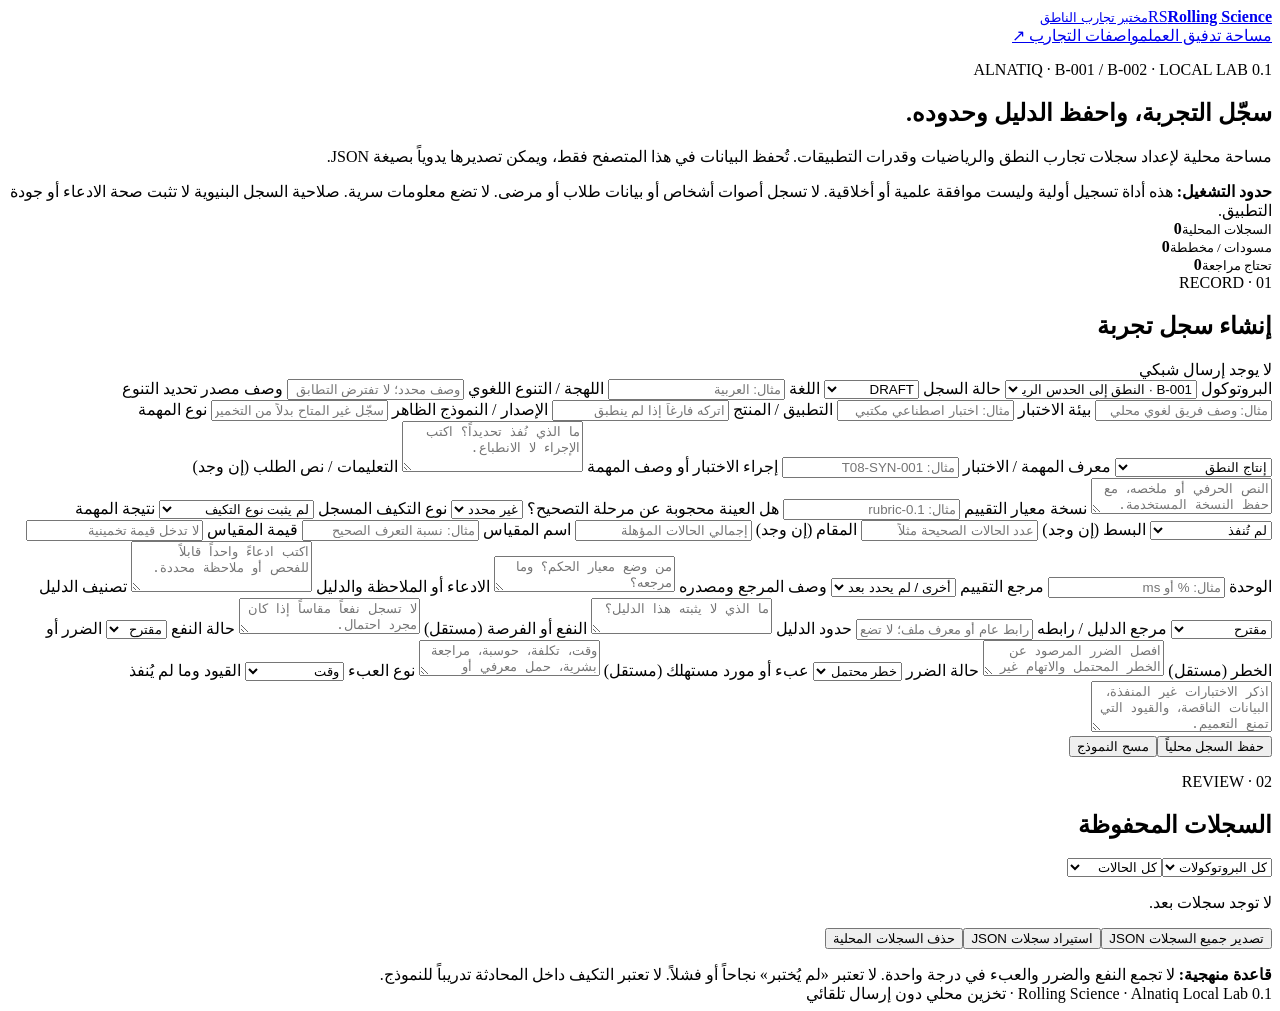
==== portal/alnatiq-lab.html @ 974754c6 "Add local Alnatiq experiment lab prototype" ====
<!doctype html>
<html lang="ar" dir="rtl">
<head>
<meta charset="utf-8">
<meta name="viewport" content="width=device-width,initial-scale=1">
<meta name="theme-color" content="#102b3a">
<meta name="description" content="مختبر محلي لتسجيل تجارب الناطق B-001 وB-002 وتصدير سجلاتها.">
<title>مختبر تجارب الناطق | Rolling Science</title>
<link rel="stylesheet" href="./alnatiq-lab.css">
<script defer src="./alnatiq-lab.js"></script>
</head>
<body>
<header class="topbar">
  <a class="brand" href="./index.html"><span class="mark">RS</span><span><b>Rolling Science</b><small>مختبر تجارب الناطق</small></span></a>
  <nav><a href="./flow.html">مساحة تدفيق العمل</a><a href="https://github.com/kelmajri-glitch/rolling-science/tree/main/docs/projects/alnatiq/experiments" target="_blank" rel="noopener">مواصفات التجارب ↗</a></nav>
</header>
<main>
<section class="hero">
  <p class="eyebrow">ALNATIQ · B-001 / B-002 · LOCAL LAB 0.1</p>
  <h1>سجّل التجربة، واحفظ الدليل وحدوده.</h1>
  <p class="lead">مساحة محلية لإعداد سجلات تجارب النطق والرياضيات وقدرات التطبيقات. تُحفظ البيانات في هذا المتصفح فقط، ويمكن تصديرها يدوياً بصيغة JSON.</p>
  <div class="notice"><b>حدود التشغيل:</b> هذه أداة تسجيل أولية وليست موافقة علمية أو أخلاقية. لا تسجل أصوات أشخاص أو بيانات طلاب أو مرضى. لا تضع معلومات سرية. صلاحية السجل البنيوية لا تثبت صحة الادعاء أو جودة التطبيق.</div>
  <div class="stats" aria-live="polite">
    <div><small>السجلات المحلية</small><strong id="count-all">0</strong></div>
    <div><small>مسودات / مخططة</small><strong id="count-draft">0</strong></div>
    <div><small>تحتاج مراجعة</small><strong id="count-review">0</strong></div>
  </div>
</section>

<section class="panel" id="new-record">
  <div class="section-head"><div><span class="eyebrow">01 · RECORD</span><h2>إنشاء سجل تجربة</h2></div><span class="pill">لا يوجد إرسال شبكي</span></div>
  <form id="record-form">
    <div class="grid">
      <label>البروتوكول
        <select id="protocol" required><option value="RS-ALNATIQ-B001">B-001 · النطق إلى الحدس الرياضي</option><option value="RS-ALNATIQ-B002">B-002 · مختبر قدرات التطبيقات</option></select>
      </label>
      <label>حالة السجل
        <select id="record-status"><option>DRAFT</option><option>PLANNED</option><option>RUN</option><option>REVIEWED</option><option>ACCEPTED</option><option>REJECTED</option></select>
      </label>
      <label>اللغة
        <input id="language" maxlength="100" placeholder="مثال: العربية">
      </label>
      <label>اللهجة / التنوع اللغوي
        <input id="variety" maxlength="140" placeholder="وصف محدد؛ لا تفترض التطابق">
      </label>
      <label>وصف مصدر تحديد التنوع
        <input id="variety-source" maxlength="240" placeholder="مثال: وصف فريق لغوي محلي">
      </label>
      <label>بيئة الاختبار
        <input id="setting" maxlength="160" placeholder="مثال: اختبار اصطناعي مكتبي">
      </label>
      <label>التطبيق / المنتج
        <input id="application" maxlength="140" placeholder="اتركه فارغاً إذا لم ينطبق">
      </label>
      <label>الإصدار / النموذج الظاهر
        <input id="version" maxlength="140" placeholder="سجّل غير المتاح بدلاً من التخمين">
      </label>
      <label>نوع المهمة
        <select id="task-type">
          <option value="SPEECH_GENERATION">إنتاج النطق</option><option value="SPEECH_RECOGNITION">التعرف على النطق</option><option value="CONTRASTIVE_DISCRIMINATION">التمييز بين الأصوات</option><option value="LOCAL_VARIETY_HANDLING">التعامل مع التنوع المحلي</option><option value="CORRECTION_RESPONSE">الاستجابة للتصحيح</option><option value="GENERALIZATION">التعميم</option><option value="UNCERTAINTY_REPORTING">إعلان عدم اليقين</option><option value="RECIPROCITY_COMPARISON">مقارنة أنماط التعاون</option><option value="ANATOMY_REVIEW">مراجعة تشريحية</option><option value="ARTICULATION_REPRESENTATION">تمثيل حركة النطق</option><option value="ACOUSTIC_ANALYSIS">تحليل صوتي</option><option value="LEARNING_TASK">مهمة تعلم</option><option value="OTHER">أخرى</option>
        </select>
      </label>
      <label>معرف المهمة / الاختبار
        <input id="task-id" maxlength="100" required placeholder="مثال: T08-SYN-001">
      </label>
      <label class="wide">إجراء الاختبار أو وصف المهمة
        <textarea id="procedure" required maxlength="3000" rows="3" placeholder="ما الذي نُفذ تحديداً؟ اكتب الإجراء لا الانطباع."></textarea>
      </label>
      <label class="wide">التعليمات / نص الطلب (إن وجد)
        <textarea id="prompt" maxlength="3000" rows="2" placeholder="النص الحرفي أو ملخصه، مع حفظ النسخة المستخدمة."></textarea>
      </label>
      <label>نسخة معيار التقييم
        <input id="rubric" maxlength="80" placeholder="مثال: rubric-0.1">
      </label>
      <label>هل العينة محجوبة عن مرحلة التصحيح؟
        <select id="held-out"><option value="">غير محدد</option><option value="true">نعم</option><option value="false">لا</option></select>
      </label>
      <label>نوع التكيف المسجل
        <select id="adaptation"><option value="NOT_ESTABLISHED">لم يثبت نوع التكيف</option><option value="CONTEXTUAL_ADAPTATION">تكيف سياقي</option><option value="CROSS_SESSION_BEHAVIOUR_CHANGE">تغير سلوك عبر الجلسات</option><option value="MODEL_UPDATE_CONFIRMED">تحديث نموذج مؤكد</option><option value="FINE_TUNING_CONFIRMED">ضبط دقيق مؤكد</option><option value="NOT_APPLICABLE">لا ينطبق</option></select>
      </label>
      <label>نتيجة المهمة
        <select id="outcome"><option value="NOT_RUN">لم تُنفذ</option><option value="NOT_ASSESSABLE">غير قابلة للتقييم</option><option value="PASS">اجتياز وفق المعيار</option><option value="PARTIAL">جزئي</option><option value="FAIL">إخفاق وفق المعيار</option><option value="INCONCLUSIVE">غير حاسمة</option></select>
      </label>
      <label>البسط (إن وجد)
        <input id="numerator" type="number" min="0" step="any" placeholder="عدد الحالات الصحيحة مثلاً">
      </label>
      <label>المقام (إن وجد)
        <input id="denominator" type="number" min="0" step="any" placeholder="إجمالي الحالات المؤهلة">
      </label>
      <label>اسم المقياس
        <input id="measure-name" maxlength="100" placeholder="مثال: نسبة التعرف الصحيح">
      </label>
      <label>قيمة المقياس
        <input id="measure-value" type="number" step="any" placeholder="لا تدخل قيمة تخمينية">
      </label>
      <label>الوحدة
        <input id="measure-unit" maxlength="60" placeholder="مثال: % أو ms">
      </label>
      <label>مرجع التقييم
        <select id="reference-type"><option value="OTHER">أخرى / لم يحدد بعد</option><option value="LOCAL_HUMAN_PANEL">محكمون محليون</option><option value="LINGUISTIC_REFERENCE">مرجع لغوي</option><option value="ACOUSTIC_MEASUREMENT">قياس صوتي</option><option value="ANATOMICAL_REFERENCE">مرجع تشريحي</option><option value="INSTRUMENT">أداة قياس</option></select>
      </label>
      <label class="wide">وصف المرجع ومصدره
        <textarea id="reference-description" rows="2" maxlength="1600" placeholder="من وضع معيار الحكم؟ وما مرجعه؟"></textarea>
      </label>
      <label class="wide">الادعاء أو الملاحظة والدليل
        <textarea id="evidence-claim" required rows="3" maxlength="3000" placeholder="اكتب ادعاءً واحداً قابلاً للفحص أو ملاحظة محددة."></textarea>
      </label>
      <label>تصنيف الدليل
        <select id="evidence-class"><option value="PROPOSED">مقترح</option><option value="OBSERVED">مرصود</option><option value="MEASURED">مقاس</option><option value="DOCUMENTED">موثق بمصدر</option><option value="MODELLED">ناتج عن نموذج</option><option value="SELF_REPORTED">تصريح ذاتي</option><option value="INFERRED">استنتاج</option><option value="UNVERIFIED">غير متحقق</option><option value="UNAVAILABLE">غير متاح</option></select>
      </label>
      <label>مرجع الدليل / رابطه
        <input id="evidence-source" maxlength="500" placeholder="رابط عام أو معرف ملف؛ لا تضع رابطاً خاصاً">
      </label>
      <label class="wide">حدود الدليل
        <textarea id="evidence-limit" rows="2" maxlength="1800" placeholder="ما الذي لا يثبته هذا الدليل؟"></textarea>
      </label>
      <label class="wide">النفع أو الفرصة (مستقل)
        <textarea id="benefit" rows="2" maxlength="1600" placeholder="لا تسجل نفعاً مقاساً إذا كان مجرد احتمال."></textarea>
      </label>
      <label>حالة النفع
        <select id="benefit-status"><option value="PROPOSED">مقترح</option><option value="OBSERVED">مرصود</option><option value="MEASURED">مقاس</option><option value="INFERRED">مستنتج</option></select>
      </label>
      <label class="wide">الضرر أو الخطر (مستقل)
        <textarea id="harm" rows="2" maxlength="1600" placeholder="افصل الضرر المرصود عن الخطر المحتمل والاتهام غير المتحقق."></textarea>
      </label>
      <label>حالة الضرر
        <select id="harm-status"><option value="PLAUSIBLE_RISK">خطر محتمل</option><option value="OBSERVED">ضرر مرصود</option><option value="INFERRED">مستنتج</option><option value="UNVERIFIED">غير متحقق</option></select>
      </label>
      <label class="wide">عبء أو مورد مستهلك (مستقل)
        <textarea id="burden" rows="2" maxlength="1600" placeholder="وقت، تكلفة، حوسبة، مراجعة بشرية، حمل معرفي أو صعوبة وصول."></textarea>
      </label>
      <label>نوع العبء
        <select id="burden-type"><option value="TIME">وقت</option><option value="COMPUTE">حوسبة</option><option value="COST">تكلفة</option><option value="HUMAN_REVIEW">مراجعة بشرية</option><option value="COGNITIVE_LOAD">حمل معرفي</option><option value="ACCESS">إتاحة الوصول</option><option value="OTHER">أخرى</option></select>
      </label>
      <label class="wide">القيود وما لم يُنفذ
        <textarea id="limitations" required rows="3" maxlength="2400" placeholder="اذكر الاختبارات غير المنفذة، البيانات الناقصة، والقيود التي تمنع التعميم."></textarea>
      </label>
    </div>
    <div class="actions"><button class="primary" type="submit">حفظ السجل محلياً</button><button class="secondary" id="reset-form" type="button">مسح النموذج</button></div>
    <p class="status" id="form-status" role="status" aria-live="polite"></p>
  </form>
</section>

<section class="panel">
  <div class="section-head"><div><span class="eyebrow">02 · REVIEW</span><h2>السجلات المحفوظة</h2></div><div class="filters"><select id="filter-protocol" aria-label="تصفية البروتوكول"><option value="ALL">كل البروتوكولات</option><option value="RS-ALNATIQ-B001">B-001</option><option value="RS-ALNATIQ-B002">B-002</option></select><select id="filter-status" aria-label="تصفية الحالة"><option value="ALL">كل الحالات</option><option>DRAFT</option><option>PLANNED</option><option>RUN</option><option>REVIEWED</option><option>ACCEPTED</option><option>REJECTED</option></select></div></div>
  <div id="record-list" class="record-list"><p class="empty">لا توجد سجلات بعد.</p></div>
  <div class="actions export-actions"><button class="secondary" id="export-all" type="button">تصدير جميع السجلات JSON</button><button class="secondary" id="import-button" type="button">استيراد سجلات JSON</button><input id="import-file" type="file" accept=".json,application/json" hidden><button class="danger" id="delete-all" type="button">حذف السجلات المحلية</button></div>
  <p class="status" id="data-status" role="status" aria-live="polite"></p>
</section>
<section class="footer-note"><b>قاعدة منهجية:</b> لا تجمع النفع والضرر والعبء في درجة واحدة. لا تعتبر «لم يُختبر» نجاحاً أو فشلاً. لا تعتبر التكيف داخل المحادثة تدريباً للنموذج.</section>
</main>
<footer>Rolling Science · Alnatiq Local Lab 0.1 · تخزين محلي دون إرسال تلقائي</footer>
</body>
</html>
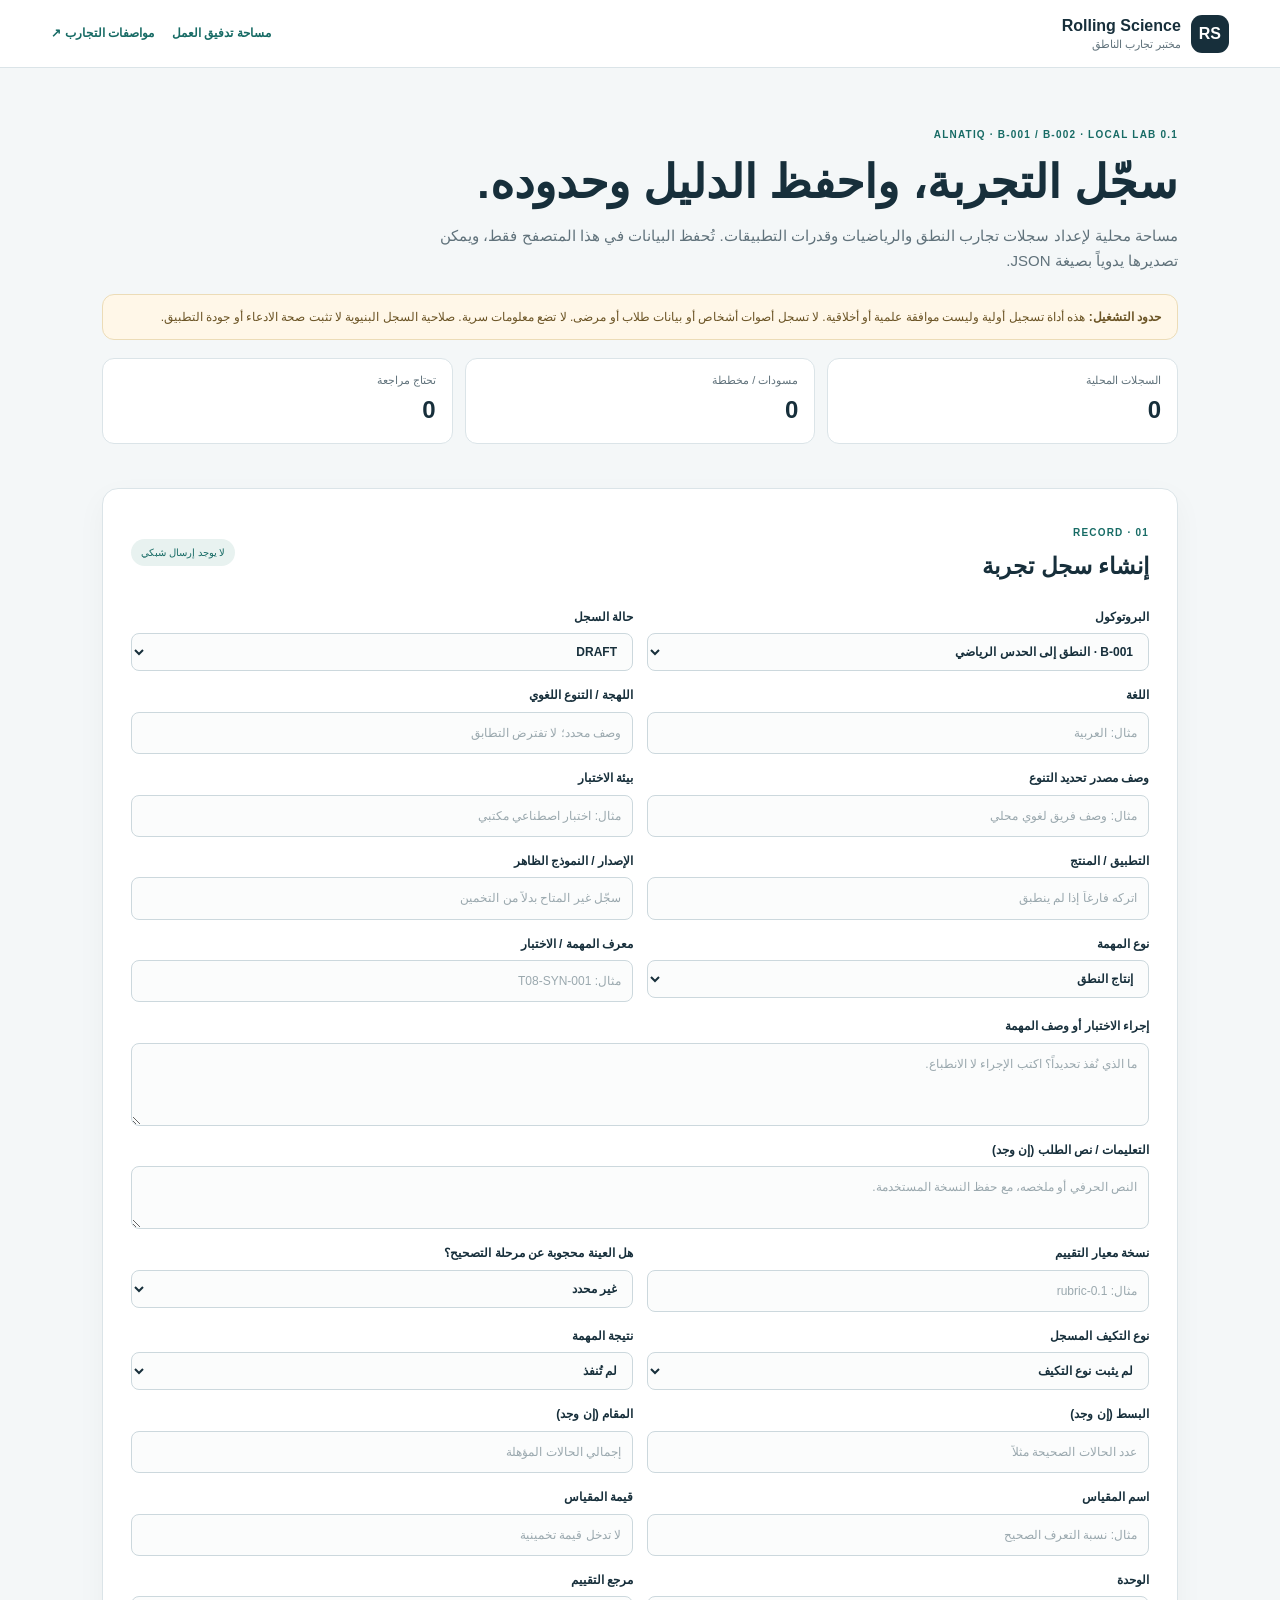
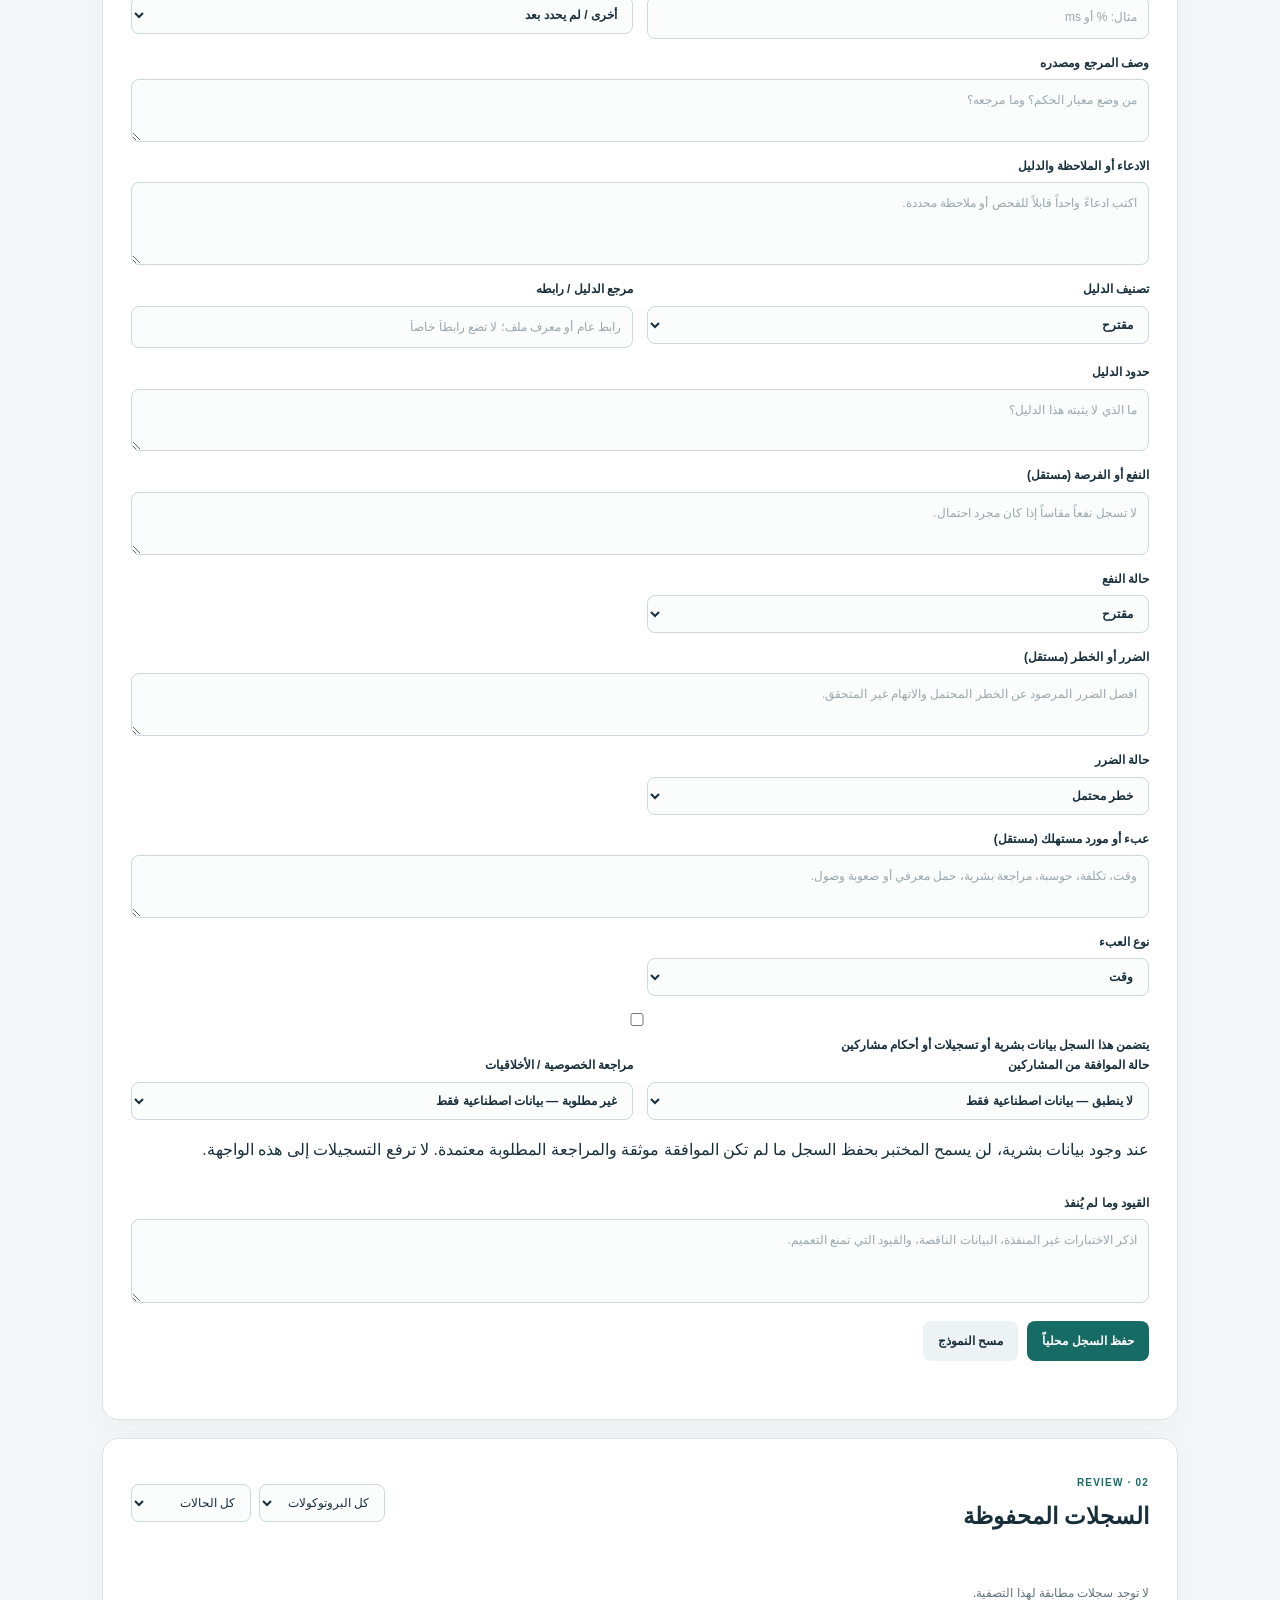
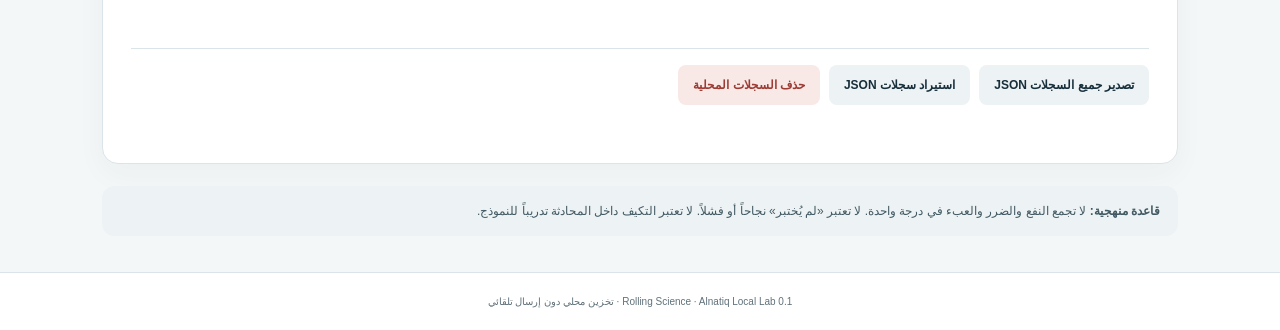
==== commit 4697e7a4: "Add explicit human data and consent controls to lab" ====
--- a/portal/alnatiq-lab.html
+++ b/portal/alnatiq-lab.html
@@ -35,7 +35,7 @@
         <select id="protocol" required><option value="RS-ALNATIQ-B001">B-001 · النطق إلى الحدس الرياضي</option><option value="RS-ALNATIQ-B002">B-002 · مختبر قدرات التطبيقات</option></select>
       </label>
       <label>حالة السجل
-        <select id="record-status"><option>DRAFT</option><option>PLANNED</option><option>RUN</option><option>REVIEWED</option><option>ACCEPTED</option><option>REJECTED</option></select>
+        <select id="record-status"><option>DRAFT</option><option>PLANNED</option><option>RUN</option><option>REVIEWED</option><option>REJECTED</option></select>
       </label>
       <label>اللغة
         <input id="language" maxlength="100" placeholder="مثال: العربية">
@@ -132,6 +132,18 @@
       <label>نوع العبء
         <select id="burden-type"><option value="TIME">وقت</option><option value="COMPUTE">حوسبة</option><option value="COST">تكلفة</option><option value="HUMAN_REVIEW">مراجعة بشرية</option><option value="COGNITIVE_LOAD">حمل معرفي</option><option value="ACCESS">إتاحة الوصول</option><option value="OTHER">أخرى</option></select>
       </label>
+      <div class="wide privacy-fields">
+        <label class="check"><input id="human-data" type="checkbox"> يتضمن هذا السجل بيانات بشرية أو تسجيلات أو أحكام مشاركين</label>
+        <div class="grid">
+          <label>حالة الموافقة من المشاركين
+            <select id="consent-status"><option value="NOT_APPLICABLE">لا ينطبق — بيانات اصطناعية فقط</option><option value="NOT_REQUESTED">لم تُطلب</option><option value="PENDING">قيد الانتظار</option><option value="GIVEN">ممنوحة وموثقة</option><option value="WITHDRAWN">مسحوبة</option><option value="UNKNOWN">غير معلومة</option></select>
+          </label>
+          <label>مراجعة الخصوصية / الأخلاقيات
+            <select id="privacy-review"><option value="NOT_REQUIRED_FOR_SYNTHETIC">غير مطلوبة — بيانات اصطناعية فقط</option><option value="PENDING">قيد المراجعة</option><option value="APPROVED">موافق عليها</option><option value="REJECTED">مرفوضة</option><option value="UNKNOWN">غير معلومة</option></select>
+          </label>
+        </div>
+        <p class="field-help">عند وجود بيانات بشرية، لن يسمح المختبر بحفظ السجل ما لم تكن الموافقة موثقة والمراجعة المطلوبة معتمدة. لا ترفع التسجيلات إلى هذه الواجهة.</p>
+      </div>
       <label class="wide">القيود وما لم يُنفذ
         <textarea id="limitations" required rows="3" maxlength="2400" placeholder="اذكر الاختبارات غير المنفذة، البيانات الناقصة، والقيود التي تمنع التعميم."></textarea>
       </label>
--- a/portal/alnatiq-lab.css
+++ b/portal/alnatiq-lab.css
@@ -0,0 +1,8 @@
+:root{--ink:#172f3b;--muted:#60727b;--line:#dbe4e8;--paper:#f4f7f8;--white:#fff;--accent:#176b65;--soft:#e8f2f0;--warn:#fff7e8;--danger:#9c3c34}
+*{box-sizing:border-box}body{margin:0;background:var(--paper);color:var(--ink);font-family:Tahoma,Arial,sans-serif;line-height:1.7}
+a{color:inherit}.topbar{min-height:68px;padding:10px max(4vw,18px);display:flex;align-items:center;justify-content:space-between;gap:18px;background:#fff;border-bottom:1px solid var(--line)}.brand{display:flex;align-items:center;gap:10px;text-decoration:none}.mark{width:38px;height:38px;border-radius:11px;background:var(--ink);color:white;display:grid;place-items:center;font-weight:800}.brand b,.brand small{display:block;line-height:1.35}.brand small{font-size:11px;color:var(--muted)}nav{display:flex;gap:18px;flex-wrap:wrap}nav a{font-size:12px;color:var(--accent);text-decoration:none;font-weight:700}
+main{max-width:1120px;margin:auto;padding:0 22px}.hero{padding:48px 0 26px}.eyebrow{font-size:10px;color:var(--accent);font-weight:800;letter-spacing:.12em;direction:ltr;text-align:right}.hero h1{font-size:clamp(28px,4.5vw,46px);line-height:1.3;margin:8px 0 10px}.lead{max-width:780px;color:var(--muted);font-size:15px;margin:0 0 20px}.notice{background:var(--warn);border:1px solid #ecdcb7;border-radius:12px;padding:12px 16px;font-size:12px;color:#6b5425}.stats{display:grid;grid-template-columns:repeat(3,1fr);gap:12px;margin-top:18px}.stats div{background:#fff;border:1px solid var(--line);border-radius:12px;padding:12px 16px}.stats small,.stats strong{display:block}.stats small{font-size:11px;color:var(--muted)}.stats strong{font-size:24px;font-variant-numeric:tabular-nums}
+.panel{background:#fff;border:1px solid var(--line);border-radius:16px;padding:clamp(16px,3vw,28px);margin:18px 0;box-shadow:0 10px 30px rgba(23,47,59,.04)}.section-head{display:flex;justify-content:space-between;align-items:center;gap:16px;margin-bottom:18px}.section-head h2{font-size:23px;margin:3px 0}.pill{font-size:10px;background:var(--soft);color:var(--accent);padding:5px 10px;border-radius:30px;white-space:nowrap}
+.grid{display:grid;grid-template-columns:repeat(2,minmax(0,1fr));gap:14px}label{display:flex;flex-direction:column;gap:6px;font-size:12px;font-weight:700}.wide{grid-column:1/-1}input,select,textarea{font:inherit;font-size:12px;color:var(--ink);background:#fbfcfc;border:1px solid #ccd8dd;border-radius:8px;padding:10px 11px;width:100%;min-width:0}textarea{resize:vertical;min-height:60px}input:focus,select:focus,textarea:focus{outline:2px solid #b9d9d4;border-color:var(--accent)}input::placeholder,textarea::placeholder{color:#9aa8ae;font-weight:400}.actions{display:flex;flex-wrap:wrap;gap:9px;margin-top:18px}button{font:inherit;font-size:12px;font-weight:800;border:0;border-radius:8px;padding:10px 15px;cursor:pointer}.primary{background:var(--accent);color:#fff}.secondary{background:#edf2f4;color:var(--ink)}.danger{background:#f8e9e7;color:var(--danger)}button:hover{filter:brightness(.97)}button:focus-visible{outline:3px solid #8bbdb6;outline-offset:2px}.status{font-size:11px;color:var(--muted);min-height:20px;margin:10px 0 0}.filters{display:flex;gap:8px}.filters select{width:auto;min-width:120px}
+.record-list{display:grid;gap:10px}.record{border:1px solid var(--line);border-radius:11px;padding:13px 15px;display:grid;grid-template-columns:minmax(0,1fr) auto;gap:12px;align-items:center}.record h3{font-size:14px;margin:0 0 3px;overflow-wrap:anywhere}.record p{font-size:11px;color:var(--muted);margin:0}.record-meta{display:flex;flex-wrap:wrap;gap:6px;margin-top:7px}.tag{font-size:10px;background:#eef3f5;border-radius:20px;padding:3px 8px;color:#435761}.record-buttons{display:flex;gap:6px;flex-wrap:wrap}.record-buttons button{padding:7px 9px;font-size:10px}.empty{color:var(--muted);font-size:12px;padding:14px 0}.export-actions{border-top:1px solid var(--line);padding-top:16px}.footer-note{font-size:12px;background:#edf3f4;border-radius:12px;padding:15px 18px;margin:22px 0 36px;color:#425963}footer{text-align:center;color:var(--muted);font-size:10px;padding:20px;border-top:1px solid var(--line);background:#fff}
+@media(max-width:700px){.topbar{align-items:flex-start;flex-direction:column}.hero{padding-top:34px}.grid{grid-template-columns:1fr}.wide{grid-column:auto}.section-head{align-items:flex-start;flex-direction:column}.record{grid-template-columns:1fr}.record-buttons{justify-content:flex-start}.filters{width:100%}.filters select{flex:1;min-width:0}.stats{gap:7px}.stats div{padding:10px}.stats strong{font-size:20px}}
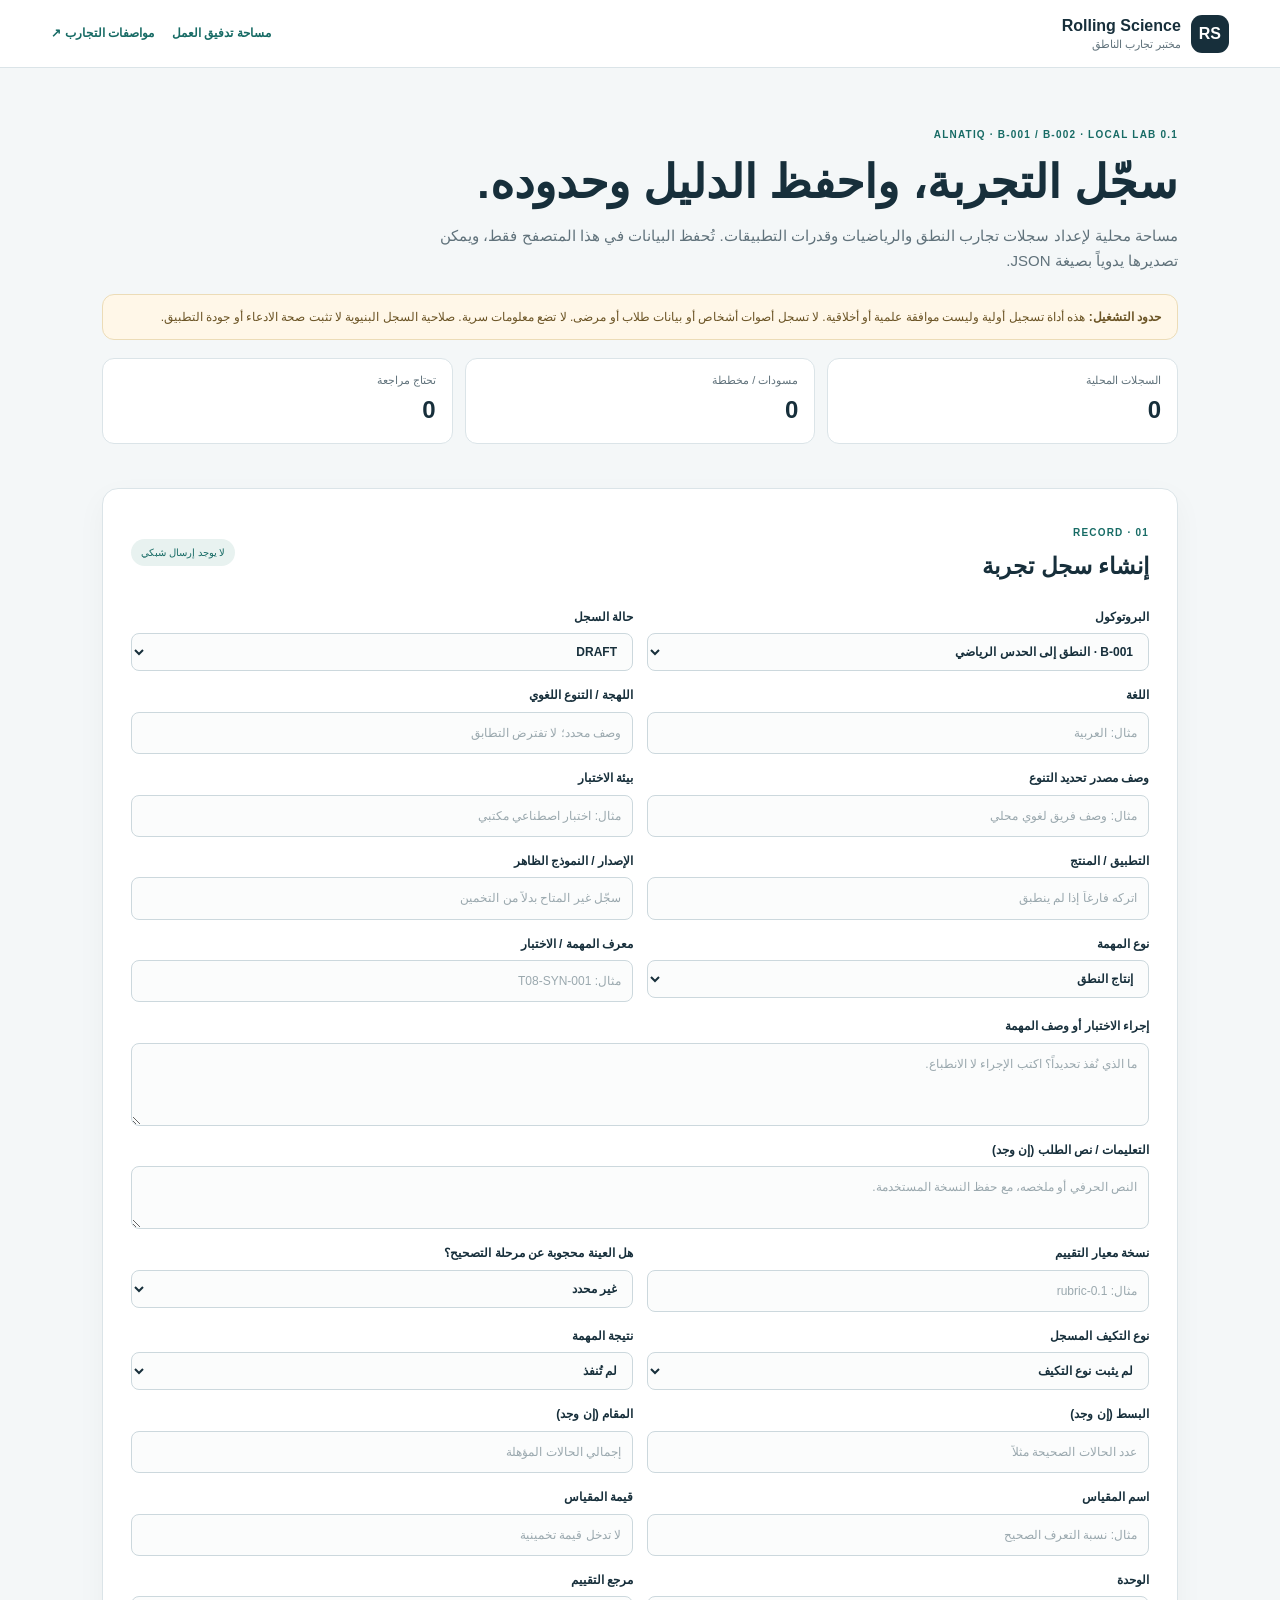
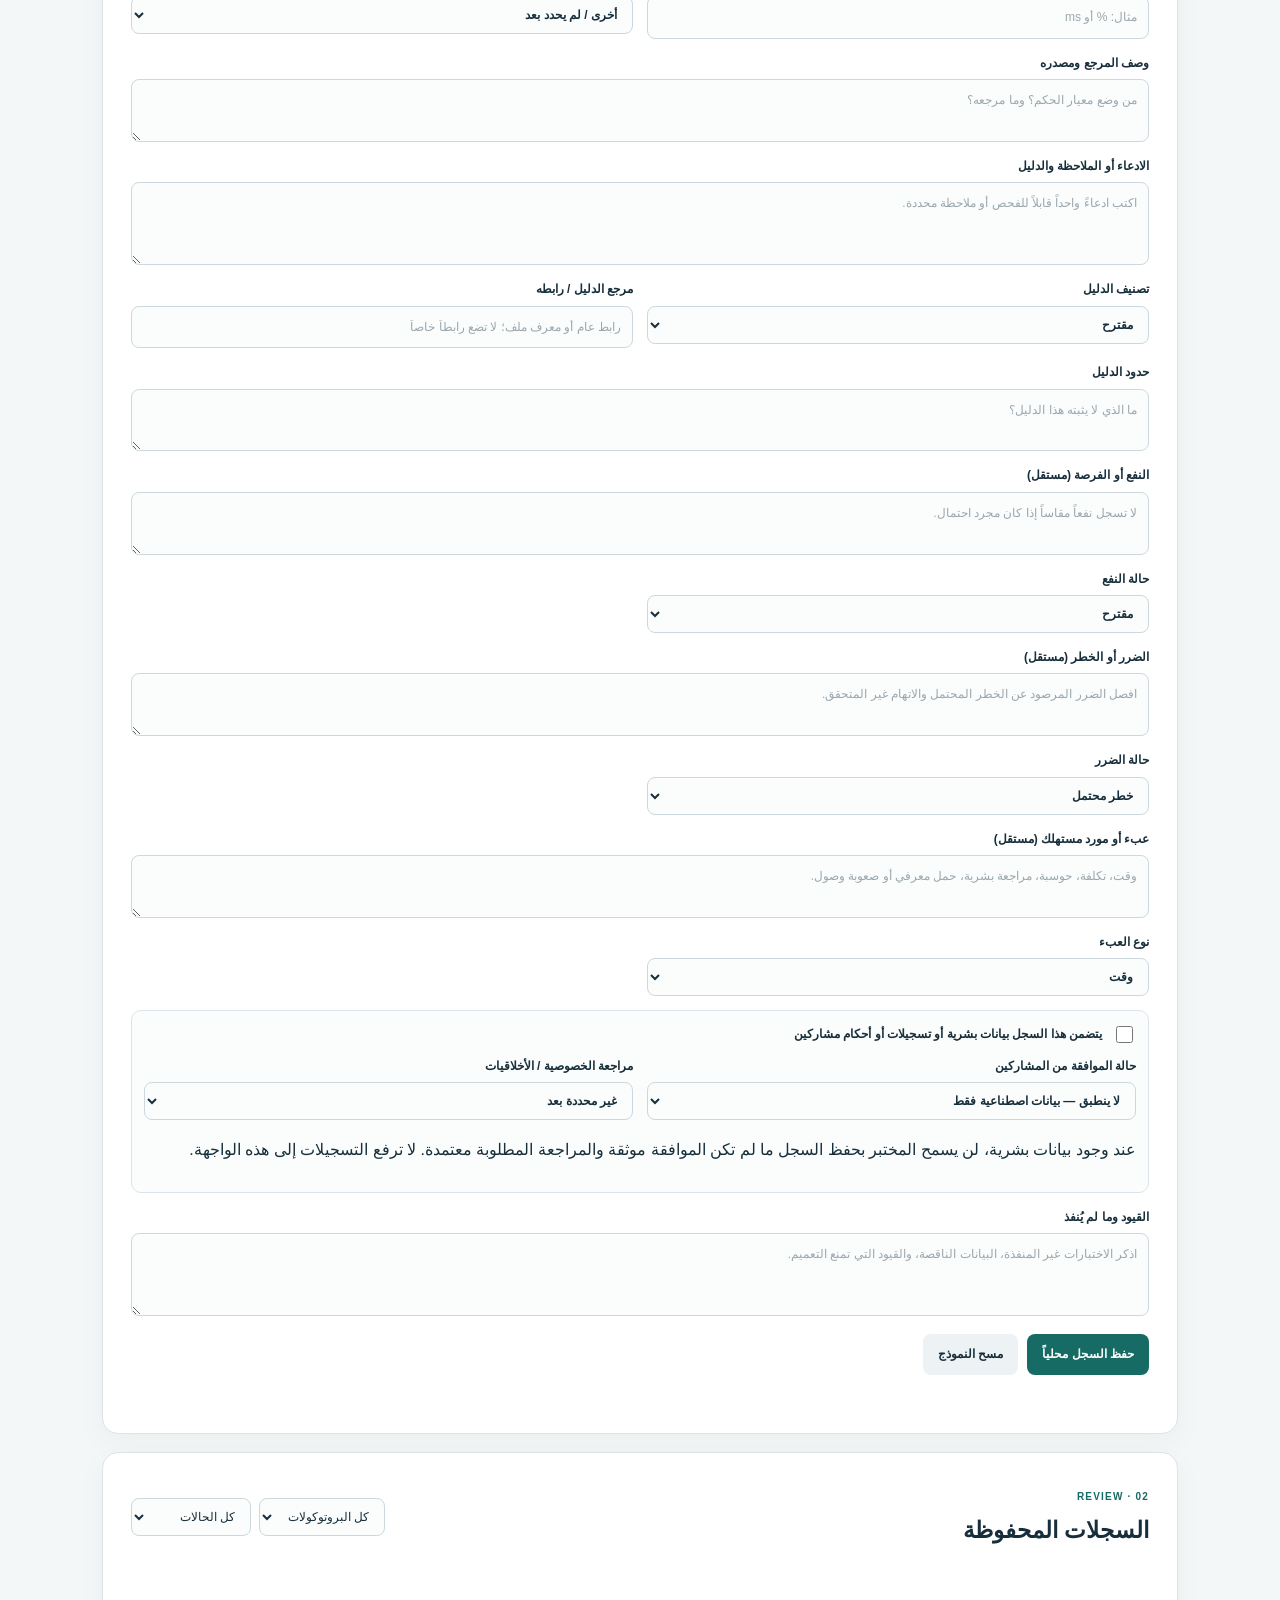
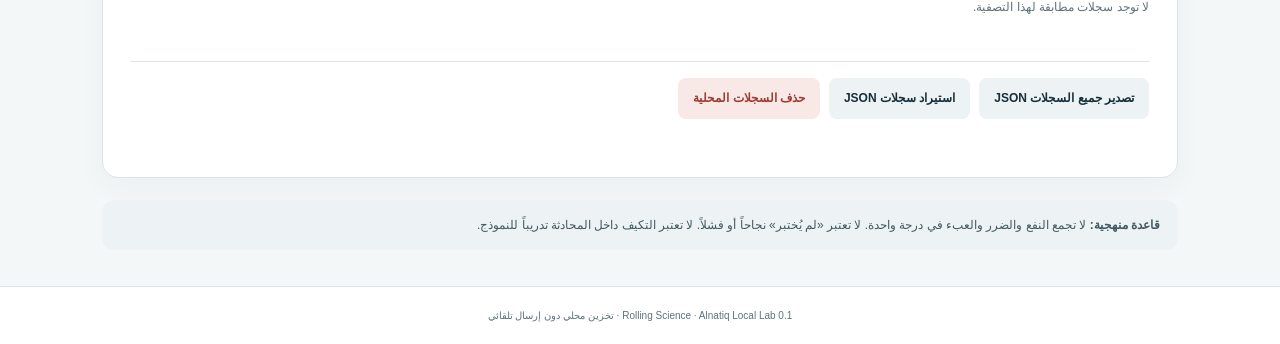
==== commit ffb93a64: "Clarify default privacy review status in lab form" ====
--- a/portal/alnatiq-lab.html
+++ b/portal/alnatiq-lab.html
@@ -139,7 +139,7 @@
             <select id="consent-status"><option value="NOT_APPLICABLE">لا ينطبق — بيانات اصطناعية فقط</option><option value="NOT_REQUESTED">لم تُطلب</option><option value="PENDING">قيد الانتظار</option><option value="GIVEN">ممنوحة وموثقة</option><option value="WITHDRAWN">مسحوبة</option><option value="UNKNOWN">غير معلومة</option></select>
           </label>
           <label>مراجعة الخصوصية / الأخلاقيات
-            <select id="privacy-review"><option value="NOT_REQUIRED_FOR_SYNTHETIC">غير مطلوبة — بيانات اصطناعية فقط</option><option value="PENDING">قيد المراجعة</option><option value="APPROVED">موافق عليها</option><option value="REJECTED">مرفوضة</option><option value="UNKNOWN">غير معلومة</option></select>
+            <select id="privacy-review"><option value="UNKNOWN">غير محددة بعد</option><option value="PENDING">قيد المراجعة</option><option value="NOT_REQUIRED_FOR_SYNTHETIC">غير مطلوبة — بيانات اصطناعية فقط</option><option value="APPROVED">موافق عليها</option><option value="REJECTED">مرفوضة</option><option value="UNKNOWN">غير معلومة</option></select>
           </label>
         </div>
         <p class="field-help">عند وجود بيانات بشرية، لن يسمح المختبر بحفظ السجل ما لم تكن الموافقة موثقة والمراجعة المطلوبة معتمدة. لا ترفع التسجيلات إلى هذه الواجهة.</p>
--- a/portal/alnatiq-lab.css
+++ b/portal/alnatiq-lab.css
@@ -3,6 +3,6 @@
 a{color:inherit}.topbar{min-height:68px;padding:10px max(4vw,18px);display:flex;align-items:center;justify-content:space-between;gap:18px;background:#fff;border-bottom:1px solid var(--line)}.brand{display:flex;align-items:center;gap:10px;text-decoration:none}.mark{width:38px;height:38px;border-radius:11px;background:var(--ink);color:white;display:grid;place-items:center;font-weight:800}.brand b,.brand small{display:block;line-height:1.35}.brand small{font-size:11px;color:var(--muted)}nav{display:flex;gap:18px;flex-wrap:wrap}nav a{font-size:12px;color:var(--accent);text-decoration:none;font-weight:700}
 main{max-width:1120px;margin:auto;padding:0 22px}.hero{padding:48px 0 26px}.eyebrow{font-size:10px;color:var(--accent);font-weight:800;letter-spacing:.12em;direction:ltr;text-align:right}.hero h1{font-size:clamp(28px,4.5vw,46px);line-height:1.3;margin:8px 0 10px}.lead{max-width:780px;color:var(--muted);font-size:15px;margin:0 0 20px}.notice{background:var(--warn);border:1px solid #ecdcb7;border-radius:12px;padding:12px 16px;font-size:12px;color:#6b5425}.stats{display:grid;grid-template-columns:repeat(3,1fr);gap:12px;margin-top:18px}.stats div{background:#fff;border:1px solid var(--line);border-radius:12px;padding:12px 16px}.stats small,.stats strong{display:block}.stats small{font-size:11px;color:var(--muted)}.stats strong{font-size:24px;font-variant-numeric:tabular-nums}
 .panel{background:#fff;border:1px solid var(--line);border-radius:16px;padding:clamp(16px,3vw,28px);margin:18px 0;box-shadow:0 10px 30px rgba(23,47,59,.04)}.section-head{display:flex;justify-content:space-between;align-items:center;gap:16px;margin-bottom:18px}.section-head h2{font-size:23px;margin:3px 0}.pill{font-size:10px;background:var(--soft);color:var(--accent);padding:5px 10px;border-radius:30px;white-space:nowrap}
-.grid{display:grid;grid-template-columns:repeat(2,minmax(0,1fr));gap:14px}label{display:flex;flex-direction:column;gap:6px;font-size:12px;font-weight:700}.wide{grid-column:1/-1}input,select,textarea{font:inherit;font-size:12px;color:var(--ink);background:#fbfcfc;border:1px solid #ccd8dd;border-radius:8px;padding:10px 11px;width:100%;min-width:0}textarea{resize:vertical;min-height:60px}input:focus,select:focus,textarea:focus{outline:2px solid #b9d9d4;border-color:var(--accent)}input::placeholder,textarea::placeholder{color:#9aa8ae;font-weight:400}.actions{display:flex;flex-wrap:wrap;gap:9px;margin-top:18px}button{font:inherit;font-size:12px;font-weight:800;border:0;border-radius:8px;padding:10px 15px;cursor:pointer}.primary{background:var(--accent);color:#fff}.secondary{background:#edf2f4;color:var(--ink)}.danger{background:#f8e9e7;color:var(--danger)}button:hover{filter:brightness(.97)}button:focus-visible{outline:3px solid #8bbdb6;outline-offset:2px}.status{font-size:11px;color:var(--muted);min-height:20px;margin:10px 0 0}.filters{display:flex;gap:8px}.filters select{width:auto;min-width:120px}
+.privacy-fields{border:1px solid var(--line);border-radius:10px;padding:12px;background:#fbfcfc}.check{display:flex;flex-direction:row;align-items:center;gap:10px;margin-bottom:10px}.check input{width:17px;height:17px;accent-color:var(--accent)}.grid{display:grid;grid-template-columns:repeat(2,minmax(0,1fr));gap:14px}label{display:flex;flex-direction:column;gap:6px;font-size:12px;font-weight:700}.wide{grid-column:1/-1}input,select,textarea{font:inherit;font-size:12px;color:var(--ink);background:#fbfcfc;border:1px solid #ccd8dd;border-radius:8px;padding:10px 11px;width:100%;min-width:0}textarea{resize:vertical;min-height:60px}input:focus,select:focus,textarea:focus{outline:2px solid #b9d9d4;border-color:var(--accent)}input::placeholder,textarea::placeholder{color:#9aa8ae;font-weight:400}.actions{display:flex;flex-wrap:wrap;gap:9px;margin-top:18px}button{font:inherit;font-size:12px;font-weight:800;border:0;border-radius:8px;padding:10px 15px;cursor:pointer}.primary{background:var(--accent);color:#fff}.secondary{background:#edf2f4;color:var(--ink)}.danger{background:#f8e9e7;color:var(--danger)}button:hover{filter:brightness(.97)}button:focus-visible{outline:3px solid #8bbdb6;outline-offset:2px}.status{font-size:11px;color:var(--muted);min-height:20px;margin:10px 0 0}.filters{display:flex;gap:8px}.filters select{width:auto;min-width:120px}
 .record-list{display:grid;gap:10px}.record{border:1px solid var(--line);border-radius:11px;padding:13px 15px;display:grid;grid-template-columns:minmax(0,1fr) auto;gap:12px;align-items:center}.record h3{font-size:14px;margin:0 0 3px;overflow-wrap:anywhere}.record p{font-size:11px;color:var(--muted);margin:0}.record-meta{display:flex;flex-wrap:wrap;gap:6px;margin-top:7px}.tag{font-size:10px;background:#eef3f5;border-radius:20px;padding:3px 8px;color:#435761}.record-buttons{display:flex;gap:6px;flex-wrap:wrap}.record-buttons button{padding:7px 9px;font-size:10px}.empty{color:var(--muted);font-size:12px;padding:14px 0}.export-actions{border-top:1px solid var(--line);padding-top:16px}.footer-note{font-size:12px;background:#edf3f4;border-radius:12px;padding:15px 18px;margin:22px 0 36px;color:#425963}footer{text-align:center;color:var(--muted);font-size:10px;padding:20px;border-top:1px solid var(--line);background:#fff}
 @media(max-width:700px){.topbar{align-items:flex-start;flex-direction:column}.hero{padding-top:34px}.grid{grid-template-columns:1fr}.wide{grid-column:auto}.section-head{align-items:flex-start;flex-direction:column}.record{grid-template-columns:1fr}.record-buttons{justify-content:flex-start}.filters{width:100%}.filters select{flex:1;min-width:0}.stats{gap:7px}.stats div{padding:10px}.stats strong{font-size:20px}}
